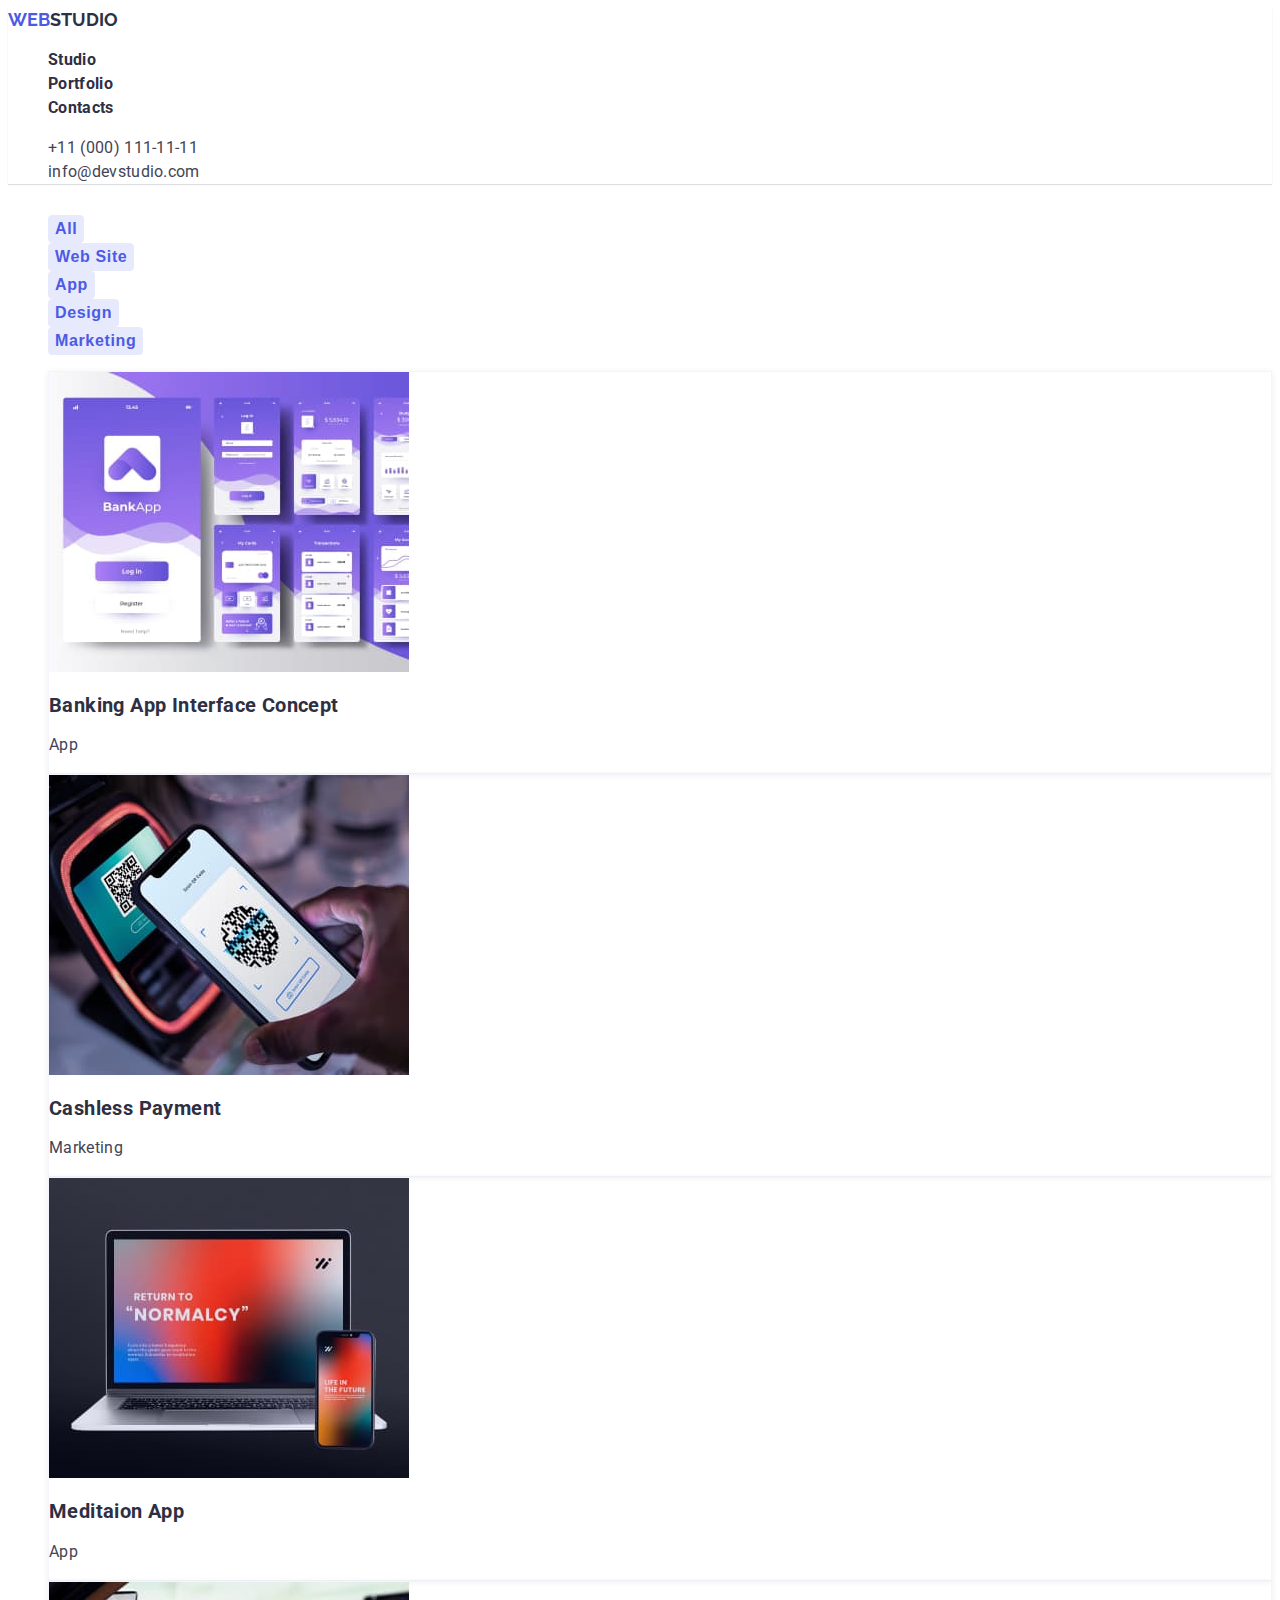
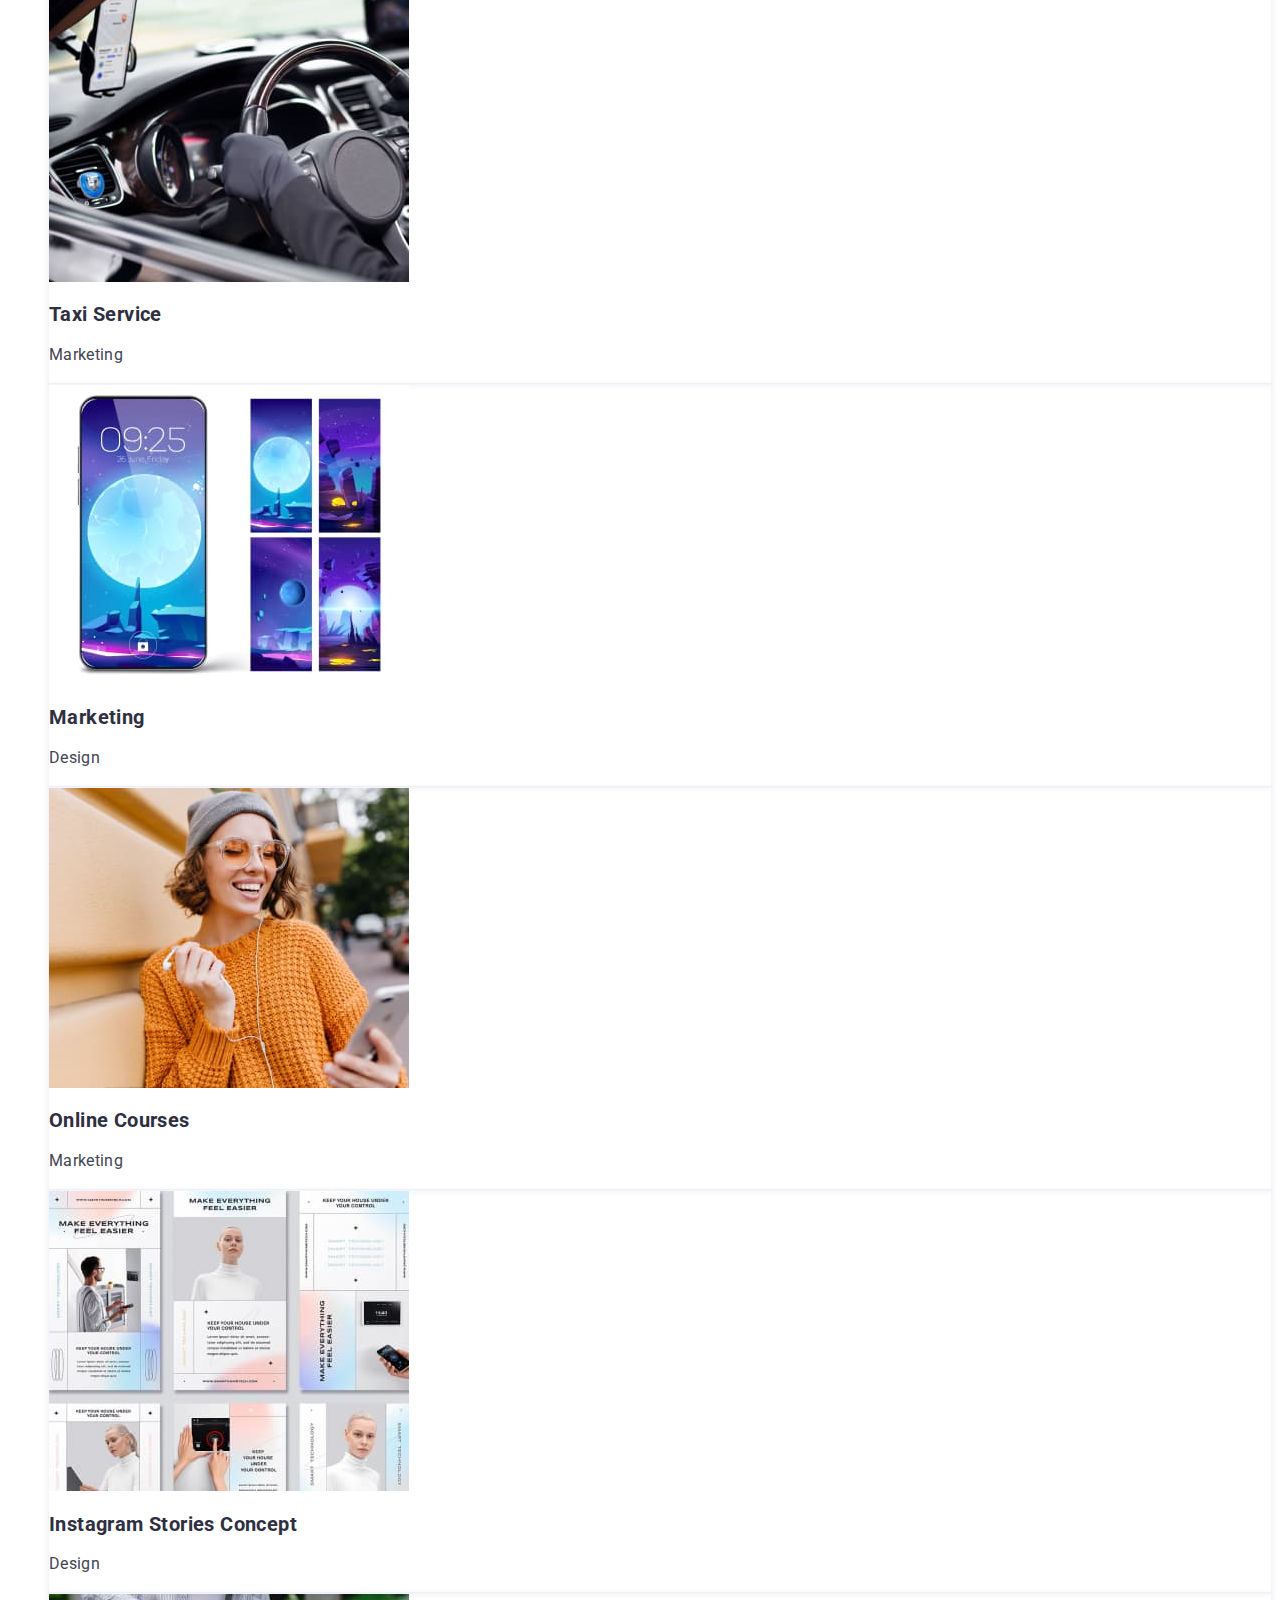
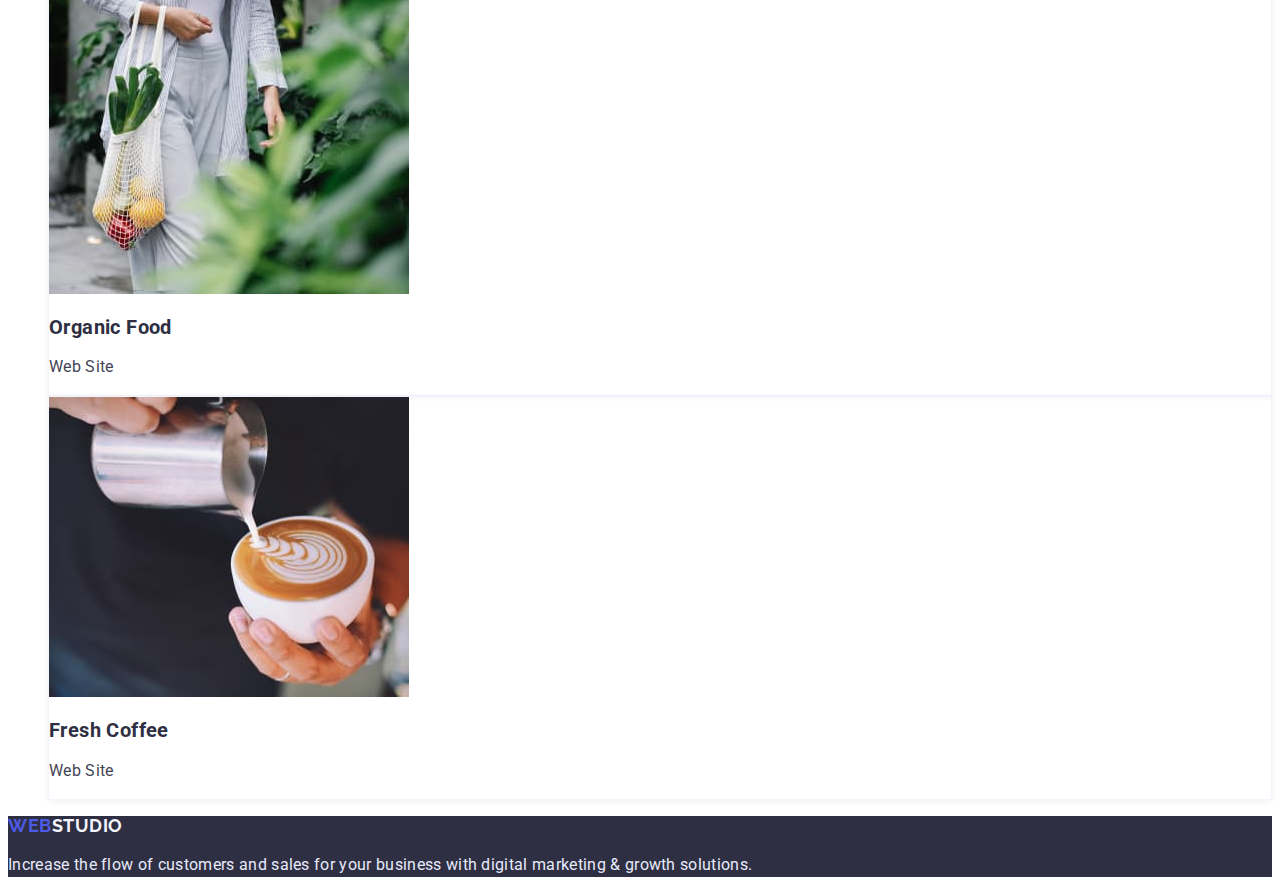
==== portfolio.html @ b68ba535 "Initial commit" ====
<!DOCTYPE html>
<html lang="en">
  <head>
    <meta charset="UTF-8" />
    <meta http-equiv="X-UA-Compatible" content="IE=edge" />
    <meta name="viewport" content="width=device-width, initial-scale=1.0" />
    <link rel="stylesheet" href="./css/styles.css" />
    <link rel="preconnect" href="https://fonts.googleapis.com" />
    <link rel="preconnect" href="https://fonts.gstatic.com" crossorigin />
    <link
      href="https://fonts.googleapis.com/css2?family=Raleway:wght@700&family=Roboto:wght@400;500;700;900&display=swap"
      rel="stylesheet"
    />
    <title>Document</title>
  </head>
  <body>
    <header class="header">
      <nav class="navigation">
        <a class="link-logo" href="/">
          <span class="web-header-logo">web</span>studio</a
        >
        <ul class="navigation-list">
          <li><a class="link-navigation" href="./index.html">Studio</a></li>
          <li>
            <a class="link-navigation" href="./portfolio.html">Portfolio</a>
          </li>
          <li><a class="link-navigation" href="#">Contacts</a></li>
        </ul>
      </nav>
      <ul class="navigation-contacts-list">
        <li>
          <a class="link-contacts" href="tel:+110001111111"
            >+11 (000) 111-11-11</a
          >
        </li>
        <li>
          <a class="link-contacts" href="mailto:info@devstudio.com"
            >info@devstudio.com</a
          >
        </li>
      </ul>
    </header>
    <main class="main-portfolio">
      <section class="portfolio-section">
        <h1 class="gallery-title">gallery</h1>
        <ul class="portfolio-navigation-list">
          <li><button class="button-action" type="button">All</button></li>
          <li><button class="button-action" type="button">Web Site</button></li>
          <li><button class="button-action" type="button">App</button></li>
          <li><button class="button-action" type="button">Design</button></li>
          <li>
            <button class="button-action" type="button">Marketing</button>
          </li>
        </ul>
        <ul class="portfolio-images-list">
          <li class="portfolio-images-card">
            <a href="#"
              ><img
                src="./images/portfolio-img1.jpg"
                alt="Banking App Interface Concept"
                width="360"
                height="300"
            /></a>
            <h2 class="portfolio-images-card-title">
              Banking App Interface Concept
            </h2>
            <p class="portfolio-images-card-text">App</p>
          </li>
          <li class="portfolio-images-card">
            <a href="#">
              <img
                src="./images/portfolio-img2.jpg"
                alt="Cashless Payment"
                width="360"
                height="300"
            /></a>
            <h2 class="portfolio-images-card-title">Cashless Payment</h2>
            <p class="portfolio-images-card-text">Marketing</p>
          </li>
          <li class="portfolio-images-card">
            <a href="#">
              <img
                src="./images/portfolio-img3.jpg"
                alt="Meditaion App"
                width="360"
                height="300"
            /></a>
            <h2 class="portfolio-images-card-title">Meditaion App</h2>
            <p class="portfolio-images-card-text">App</p>
          </li>
          <li class="portfolio-images-card">
            <a href="#">
              <img
                src="./images/portfolio-img4.jpg"
                alt="Taxi Service"
                width="360"
                height="300"
            /></a>
            <h2 class="portfolio-images-card-title">Taxi Service</h2>
            <p class="portfolio-images-card-text">Marketing</p>
          </li>
          <li class="portfolio-images-card">
            <a href="#">
              <img
                src="./images/portfolio-img5.jpg"
                alt="Marketing"
                width="360"
                height="300"
            /></a>
            <h2 class="portfolio-images-card-title">Marketing</h2>
            <p class="portfolio-images-card-text">Design</p>
          </li>
          <li class="portfolio-images-card">
            <a href="#">
              <img
                src="./images/portfolio-img6.jpg"
                alt="Online Courses"
                width="360"
                height="300"
            /></a>
            <h2 class="portfolio-images-card-title">Online Courses</h2>
            <p class="portfolio-images-card-text">Marketing</p>
          </li>
          <li class="portfolio-images-card">
            <a href="#">
              <img
                src="./images/portfolio-img7.jpg"
                alt="Instagram Stories Concept"
                width="360"
                height="300"
            /></a>
            <h2 class="portfolio-images-card-title">
              Instagram Stories Concept
            </h2>
            <p class="portfolio-images-card-text">Design</p>
          </li>
          <li class="portfolio-images-card">
            <a href="#">
              <img
                src="./images/portfolio-img8.jpg"
                alt="Organic Food"
                width="360"
                height="300"
            /></a>
            <h2 class="portfolio-images-card-title">Organic Food</h2>
            <p class="portfolio-images-card-text">Web Site</p>
          </li>
          <li class="portfolio-images-card">
            <a href="#">
              <img
                src="./images/portfolio-img9.jpg"
                alt="Fresh Coffee"
                width="360"
                height="300"
            /></a>
            <h2 class="portfolio-images-card-title">Fresh Coffee</h2>
            <p class="portfolio-images-card-text">Web Site</p>
          </li>
        </ul>
      </section>
    </main>
    <footer class="footer">
      <a class="footer-logo" href="/"
        ><span class="web-footer-logo">web</span>studio</a
      >
      <p class="footer-text">
        Increase the flow of customers and sales for your business with digital
        marketing & growth solutions.
      </p>
    </footer>
  </body>
</html>
---- css/styles.css ----
:root {
  --color-primary: #2e2f42;
  --color-secondary: #434455;
  --color-third: #fff;
  --color-action: #4d5ae5;
  --color-background-section: #2e2f42;
  --color-background-brand: #f4f4fd;
  --color-button-action: #404bbf;
  --color-background-button: #e7e9fc;
}

body {
  font-family: Roboto, sans-serif;
  color: var(--color-primary);
  background-color: var(--color-third);
}

ul {
  list-style: none;
}

/* Header */

.header {
  background-color: var(--color-third);
  /* border-bottom: solid; */
  box-shadow: 0px 0px 0px rgba(46, 47, 66, 0.08),
    0px 1px 1px rgba(46, 47, 66, 0.16), 0px 0px 0px rgba(46, 47, 66, 0.08);
}

/* logo */

.link-logo {
  font-family: "Raleway";
  font-weight: 700;
  font-size: 18px;
  line-height: 1.33;
  color: var(--color-primary);
  text-transform: uppercase;
  text-decoration: none;
}

.web-header-logo {
  color: var(--color-action);
}

/* navigation */

.navigation-list {
  font-weight: 700;
  font-size: 16px;
  line-height: 1.5;
  letter-spacing: 0.02em;
}

.link-navigation {
  color: var(--color-primary);
  text-decoration: none;
}

.link-navigation:hover,
.link-navigation:focus {
  color: var(--color-action);
}

/* contacts */

.navigation-contacts-list {
  font-size: 16px;
  line-height: 1.5;
  letter-spacing: 0.02em;
}

.link-contacts {
  color: var(--color-secondary);
  text-decoration: none;
}

.link-contacts:hover,
.link-contacts:focus {
  color: var(--color-action);
}

/* Main */

/* section-hero */

.section-hero {
  background-color: var(--color-primary);
}
.section-hero-title {
  font-weight: 700;
  font-size: 56px;
  line-height: 1.07;
  color: var(--color-third);
  letter-spacing: 0.02em;
}

/* Button */

.button-section-hero {
  font-weight: 700;
  font-size: 16px;
  line-height: 1.18;
  letter-spacing: 0.04em;
  cursor: pointer;
  width: 170px;
  height: 51px;
  left: 635px;
  top: 432px;
  box-shadow: 0px 4px 4px rgba(0, 0, 0, 0.15);
  border-radius: 4px;
  color: var(--color-third);
  background-color: var(--color-action);
}

.button-section-hero:hover,
.button-section-hero:focus {
  color: var(--color-third);
  background-color: var(--color-button-action);
}

/* section advantages */

.advantages-title {
  width: 1px;
  height: 1px;
  margin: -1px;
  border: 0;
  padding: 0;
  white-space: nowrap;
  clip-path: inset(100%);
  clip: rect(0 0 0 0);
  overflow: hidden;
}

.advantages-list-item-title {
  font-weight: 700;
  font-size: 20px;
  line-height: 1.2;
  color: var(--color-primary);
}

.advantages-list-item-text {
  font-size: 16px;
  line-height: 1.5;
  color: var(--color-secondary);
}

/* section work */

.work-title {
  color: var(--color-primary);
  font-weight: 700;
  font-size: 36px;
  line-height: 1.11;
  text-transform: capitalize;
}

/* section our team */

.team {
  background-color: var(--color-background-brand);
}

.team-title {
  font-weight: 700;
  font-size: 36px;
  line-height: 1.11;
  letter-spacing: 0.02em;
  text-transform: capitalize;
  color: var(--color-primary);
}

.team-list-card {
  box-shadow: 0px 1px 6px rgba(46, 47, 66, 0.08),
    0px 1px 1px rgba(46, 47, 66, 0.16), 0px 2px 1px rgba(46, 47, 66, 0.08);
  border-radius: 0px 0px 4px 4px;
}

.team-list-card-title {
  font-weight: 700;
  font-size: 20px;
  line-height: 1.2;
  letter-spacing: 0.02em;
  color: var(--color-primary);
}

.team-list-card-text {
  font-size: 16px;
  line-height: 1.5;
  letter-spacing: 0.02em;
}

/* second page (Portfolio) */

.button-action {
  font-weight: 700;
  font-size: 16px;
  line-height: 1.5;
  align-items: center;
  cursor: pointer;
  letter-spacing: 0.04em;
  color: var(--color-action);
  background-color: var(--color-background-button);
  border: 1px solid #e7e9fc;
  border-radius: 4px;
}

.button-action:hover,
.button-action:focus {
  color: var(--color-third);
  background-color: var(--color-action);
}

.gallery-title {
  width: 1px;
  height: 1px;
  margin: -1px;
  border: 0;
  padding: 0;
  white-space: nowrap;
  clip-path: inset(100%);
  clip: rect(0 0 0 0);
  overflow: hidden;
}

.portfolio-images-card {
  box-sizing: border-box;
  border: 0.5px solid #f4f4fd;
  box-shadow: 0px 1px 6px rgba(46, 47, 66, 0.08);
}

.portfolio-images-card-title {
  font-weight: 700;
  font-size: 20px;
  line-height: 1.2;
  letter-spacing: 0.02em;
  color: var(--color-primary);
}

.portfolio-images-card-text {
  font-size: 16px;
  line-height: 1.5;
  letter-spacing: 0.02em;
  color: var(--color-secondary);
}

/* footer */

.footer {
  background-color: var(--color-background-section);
}

.footer-logo {
  font-family: "Raleway";
  font-weight: 700;
  font-size: 18px;
  line-height: 1.16;
  letter-spacing: 0.03em;
  text-transform: uppercase;
  text-decoration: none;
  color: var(--color-background-brand);
}

.web-footer-logo {
  font-family: "Raleway";
  font-weight: 700;
  font-size: 18px;
  line-height: 1.16;
  letter-spacing: 0.03em;
  color: var(--color-action);
}

.footer-text {
  font-size: 16px;
  line-height: 1.5;
  letter-spacing: 0.02em;
  color: var(--color-background-button);
}
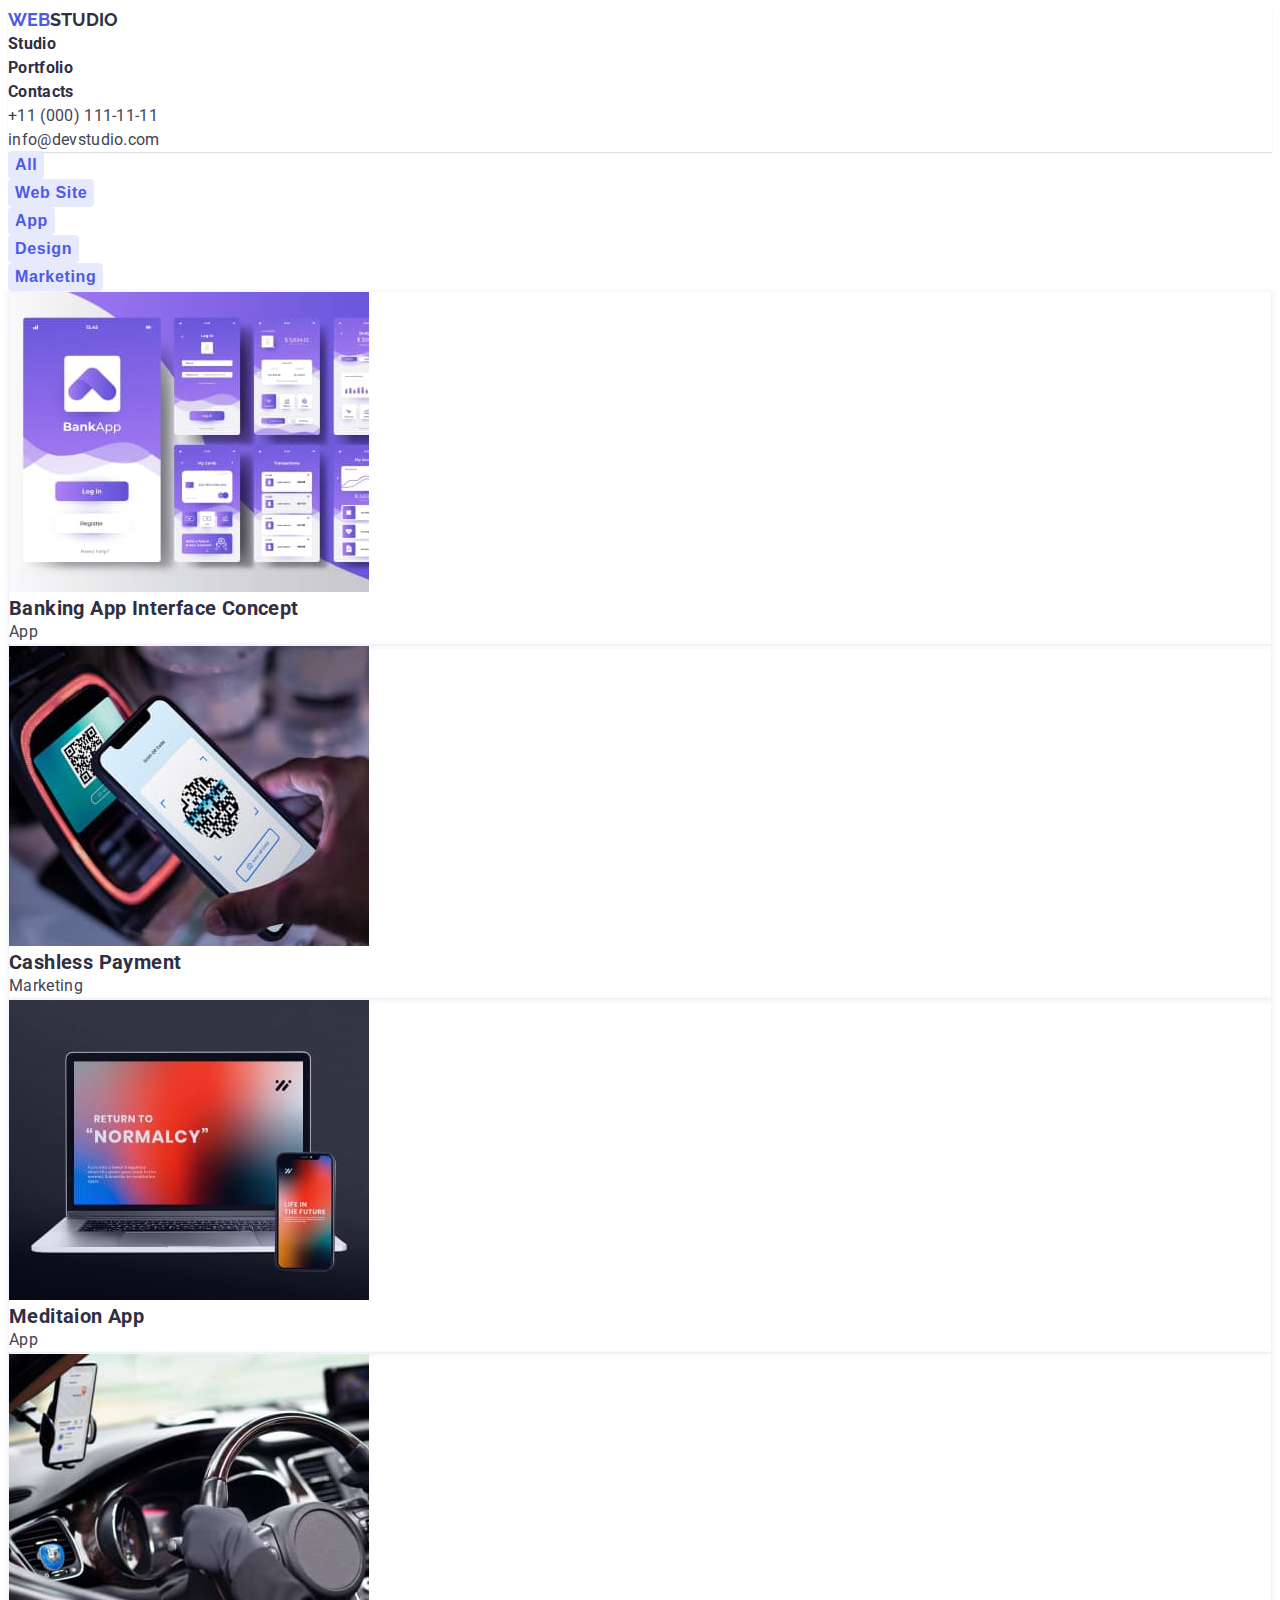
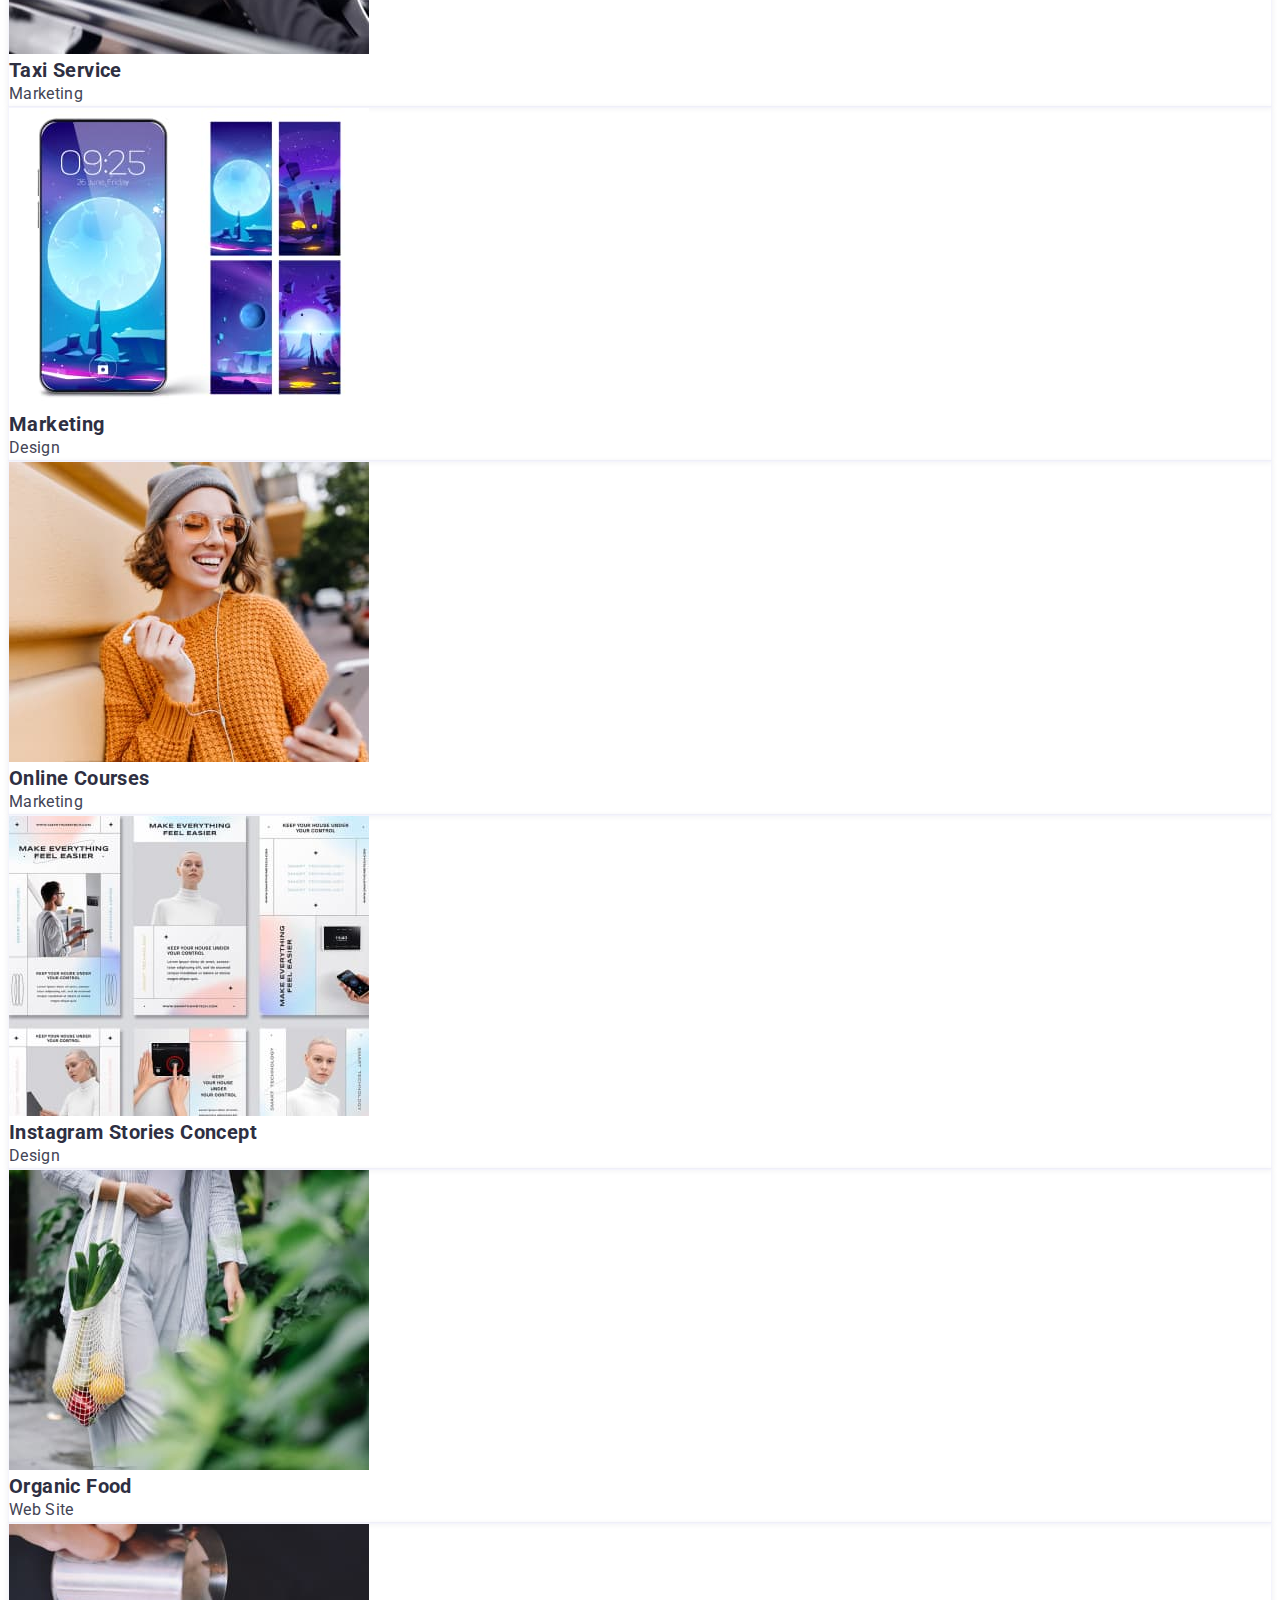
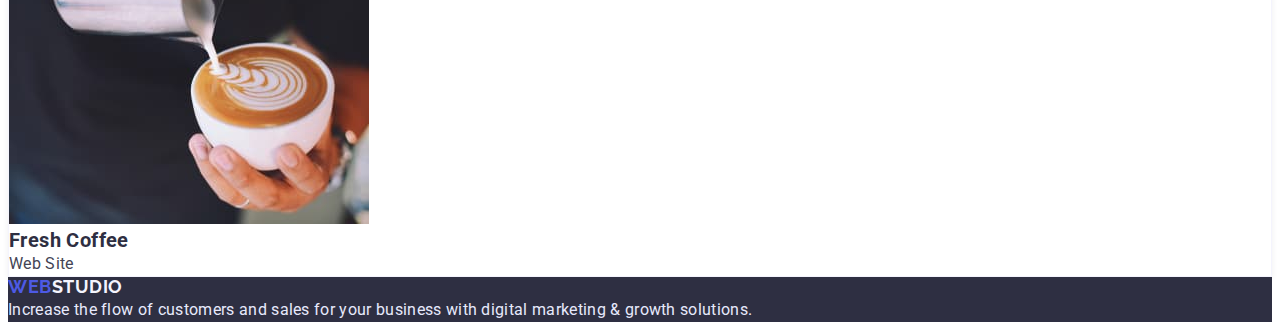
==== commit 3dd3bfee: "створено клас container" ====
--- a/portfolio.html
+++ b/portfolio.html
@@ -11,22 +11,31 @@
       href="https://fonts.googleapis.com/css2?family=Raleway:wght@700&family=Roboto:wght@400;500;700;900&display=swap"
       rel="stylesheet"
     />
+    <link
+      rel="stylesheet"
+      href="https://cdnjs.cloudflare.com/ajax/libs/modern-normalize/1.1.0/modern-normalize.min.css"
+      integrity="sha512-wpPYUAdjBVSE4KJnH1VR1HeZfpl1ub8YT/NKx4PuQ5NmX2tKuGu6U/JRp5y+Y8XG2tV+wKQpNHVUX03MfMFn9Q=="
+      crossorigin="anonymous"
+      referrerpolicy="no-referrer"
+    />
     <title>Document</title>
   </head>
   <body>
-    <header class="header">
-      <nav class="navigation">
-        <a class="link-logo" href="/">
-          <span class="web-header-logo">web</span>studio</a
-        >
-        <ul class="navigation-list">
-          <li><a class="link-navigation" href="./index.html">Studio</a></li>
-          <li>
-            <a class="link-navigation" href="./portfolio.html">Portfolio</a>
-          </li>
-          <li><a class="link-navigation" href="#">Contacts</a></li>
-        </ul>
-      </nav>
+     <header class="header">
+      <div class="container">
+        <nav class="navigation">
+          <a class="link-logo" href="/">
+            <span class="web-header-logo">web</span>studio</a
+          >
+          <ul class="navigation-list">
+            <li><a class="link-navigation" href="./index.html">Studio</a></li>
+            <li>
+              <a class="link-navigation" href="./portfolio.html">Portfolio</a>
+            </li>
+            <li><a class="link-navigation" href="#">Contacts</a></li>
+          </ul>
+        </nav>
+      </div>
       <ul class="navigation-contacts-list">
         <li>
           <a class="link-contacts" href="tel:+110001111111"
@@ -42,131 +51,137 @@
     </header>
     <main class="main-portfolio">
       <section class="portfolio-section">
-        <h1 class="gallery-title">gallery</h1>
-        <ul class="portfolio-navigation-list">
-          <li><button class="button-action" type="button">All</button></li>
-          <li><button class="button-action" type="button">Web Site</button></li>
-          <li><button class="button-action" type="button">App</button></li>
-          <li><button class="button-action" type="button">Design</button></li>
-          <li>
-            <button class="button-action" type="button">Marketing</button>
-          </li>
-        </ul>
-        <ul class="portfolio-images-list">
-          <li class="portfolio-images-card">
-            <a href="#"
-              ><img
-                src="./images/portfolio-img1.jpg"
-                alt="Banking App Interface Concept"
-                width="360"
-                height="300"
-            /></a>
-            <h2 class="portfolio-images-card-title">
-              Banking App Interface Concept
-            </h2>
-            <p class="portfolio-images-card-text">App</p>
-          </li>
-          <li class="portfolio-images-card">
-            <a href="#">
-              <img
-                src="./images/portfolio-img2.jpg"
-                alt="Cashless Payment"
-                width="360"
-                height="300"
-            /></a>
-            <h2 class="portfolio-images-card-title">Cashless Payment</h2>
-            <p class="portfolio-images-card-text">Marketing</p>
-          </li>
-          <li class="portfolio-images-card">
-            <a href="#">
-              <img
-                src="./images/portfolio-img3.jpg"
-                alt="Meditaion App"
-                width="360"
-                height="300"
-            /></a>
-            <h2 class="portfolio-images-card-title">Meditaion App</h2>
-            <p class="portfolio-images-card-text">App</p>
-          </li>
-          <li class="portfolio-images-card">
-            <a href="#">
-              <img
-                src="./images/portfolio-img4.jpg"
-                alt="Taxi Service"
-                width="360"
-                height="300"
-            /></a>
-            <h2 class="portfolio-images-card-title">Taxi Service</h2>
-            <p class="portfolio-images-card-text">Marketing</p>
-          </li>
-          <li class="portfolio-images-card">
-            <a href="#">
-              <img
-                src="./images/portfolio-img5.jpg"
-                alt="Marketing"
-                width="360"
-                height="300"
-            /></a>
-            <h2 class="portfolio-images-card-title">Marketing</h2>
-            <p class="portfolio-images-card-text">Design</p>
-          </li>
-          <li class="portfolio-images-card">
-            <a href="#">
-              <img
-                src="./images/portfolio-img6.jpg"
-                alt="Online Courses"
-                width="360"
-                height="300"
-            /></a>
-            <h2 class="portfolio-images-card-title">Online Courses</h2>
-            <p class="portfolio-images-card-text">Marketing</p>
-          </li>
-          <li class="portfolio-images-card">
-            <a href="#">
-              <img
-                src="./images/portfolio-img7.jpg"
-                alt="Instagram Stories Concept"
-                width="360"
-                height="300"
-            /></a>
-            <h2 class="portfolio-images-card-title">
-              Instagram Stories Concept
-            </h2>
-            <p class="portfolio-images-card-text">Design</p>
-          </li>
-          <li class="portfolio-images-card">
-            <a href="#">
-              <img
-                src="./images/portfolio-img8.jpg"
-                alt="Organic Food"
-                width="360"
-                height="300"
-            /></a>
-            <h2 class="portfolio-images-card-title">Organic Food</h2>
-            <p class="portfolio-images-card-text">Web Site</p>
-          </li>
-          <li class="portfolio-images-card">
-            <a href="#">
-              <img
-                src="./images/portfolio-img9.jpg"
-                alt="Fresh Coffee"
-                width="360"
-                height="300"
-            /></a>
-            <h2 class="portfolio-images-card-title">Fresh Coffee</h2>
-            <p class="portfolio-images-card-text">Web Site</p>
-          </li>
-        </ul>
+        <div class="container">
+          <h1 class="gallery-title">gallery</h1>
+          <ul class="portfolio-navigation-list">
+            <li><button class="button-action" type="button">All</button></li>
+            <li>
+              <button class="button-action" type="button">Web Site</button>
+            </li>
+            <li><button class="button-action" type="button">App</button></li>
+            <li><button class="button-action" type="button">Design</button></li>
+            <li>
+              <button class="button-action" type="button">Marketing</button>
+            </li>
+          </ul>
+          <ul class="portfolio-images-list">
+            <li class="portfolio-images-card">
+              <a href="#"
+                ><img
+                  src="./images/portfolio-img1.jpg"
+                  alt="Banking App Interface Concept"
+                  width="360"
+                  height="300"
+              /></a>
+              <h2 class="portfolio-images-card-title">
+                Banking App Interface Concept
+              </h2>
+              <p class="portfolio-images-card-text">App</p>
+            </li>
+            <li class="portfolio-images-card">
+              <a href="#">
+                <img
+                  src="./images/portfolio-img2.jpg"
+                  alt="Cashless Payment"
+                  width="360"
+                  height="300"
+              /></a>
+              <h2 class="portfolio-images-card-title">Cashless Payment</h2>
+              <p class="portfolio-images-card-text">Marketing</p>
+            </li>
+            <li class="portfolio-images-card">
+              <a href="#">
+                <img
+                  src="./images/portfolio-img3.jpg"
+                  alt="Meditaion App"
+                  width="360"
+                  height="300"
+              /></a>
+              <h2 class="portfolio-images-card-title">Meditaion App</h2>
+              <p class="portfolio-images-card-text">App</p>
+            </li>
+            <li class="portfolio-images-card">
+              <a href="#">
+                <img
+                  src="./images/portfolio-img4.jpg"
+                  alt="Taxi Service"
+                  width="360"
+                  height="300"
+              /></a>
+              <h2 class="portfolio-images-card-title">Taxi Service</h2>
+              <p class="portfolio-images-card-text">Marketing</p>
+            </li>
+            <li class="portfolio-images-card">
+              <a href="#">
+                <img
+                  src="./images/portfolio-img5.jpg"
+                  alt="Marketing"
+                  width="360"
+                  height="300"
+              /></a>
+              <h2 class="portfolio-images-card-title">Marketing</h2>
+              <p class="portfolio-images-card-text">Design</p>
+            </li>
+            <li class="portfolio-images-card">
+              <a href="#">
+                <img
+                  src="./images/portfolio-img6.jpg"
+                  alt="Online Courses"
+                  width="360"
+                  height="300"
+              /></a>
+              <h2 class="portfolio-images-card-title">Online Courses</h2>
+              <p class="portfolio-images-card-text">Marketing</p>
+            </li>
+            <li class="portfolio-images-card">
+              <a href="#">
+                <img
+                  src="./images/portfolio-img7.jpg"
+                  alt="Instagram Stories Concept"
+                  width="360"
+                  height="300"
+              /></a>
+              <h2 class="portfolio-images-card-title">
+                Instagram Stories Concept
+              </h2>
+              <p class="portfolio-images-card-text">Design</p>
+            </li>
+            <li class="portfolio-images-card">
+              <a href="#">
+                <img
+                  src="./images/portfolio-img8.jpg"
+                  alt="Organic Food"
+                  width="360"
+                  height="300"
+              /></a>
+              <h2 class="portfolio-images-card-title">Organic Food</h2>
+              <p class="portfolio-images-card-text">Web Site</p>
+            </li>
+            <li class="portfolio-images-card">
+              <a href="#">
+                <img
+                  src="./images/portfolio-img9.jpg"
+                  alt="Fresh Coffee"
+                  width="360"
+                  height="300"
+              /></a>
+              <h2 class="portfolio-images-card-title">Fresh Coffee</h2>
+              <p class="portfolio-images-card-text">Web Site</p>
+            </li>
+          </ul>
+        </div>
       </section>
     </main>
     <footer class="footer">
-      <a class="footer-logo" href="/"
-        ><span class="web-footer-logo">web</span>studio</a
-      >
-      <p class="footer-text">
-        Increase the flow of customers and sales for your business with digital
-        marketing & growth solutions.
-      </p>
+      <div class="container">
+        <a class="footer-logo" href="/"
+          ><span class="web-footer-logo">web</span>studio</a
+        >
+        <p class="footer-text">
+          Increase the flow of customers and sales for your business with
+          digital marketing & growth solutions.
+        </p>
+      </div>
     </footer>
   </body>
 </html>
--- a/css/styles.css
+++ b/css/styles.css
@@ -15,8 +15,20 @@
   background-color: var(--color-third);
 }
 
-ul {
-  list-style: none;
+p,
+h1,
+h2,
+h3,
+h4,
+h5,
+h6 {
+  margin: 0;
+}
+
+ul,
+ol {
+  margin: 0;
+  padding-left: 0;
 }
 
 /* Header */
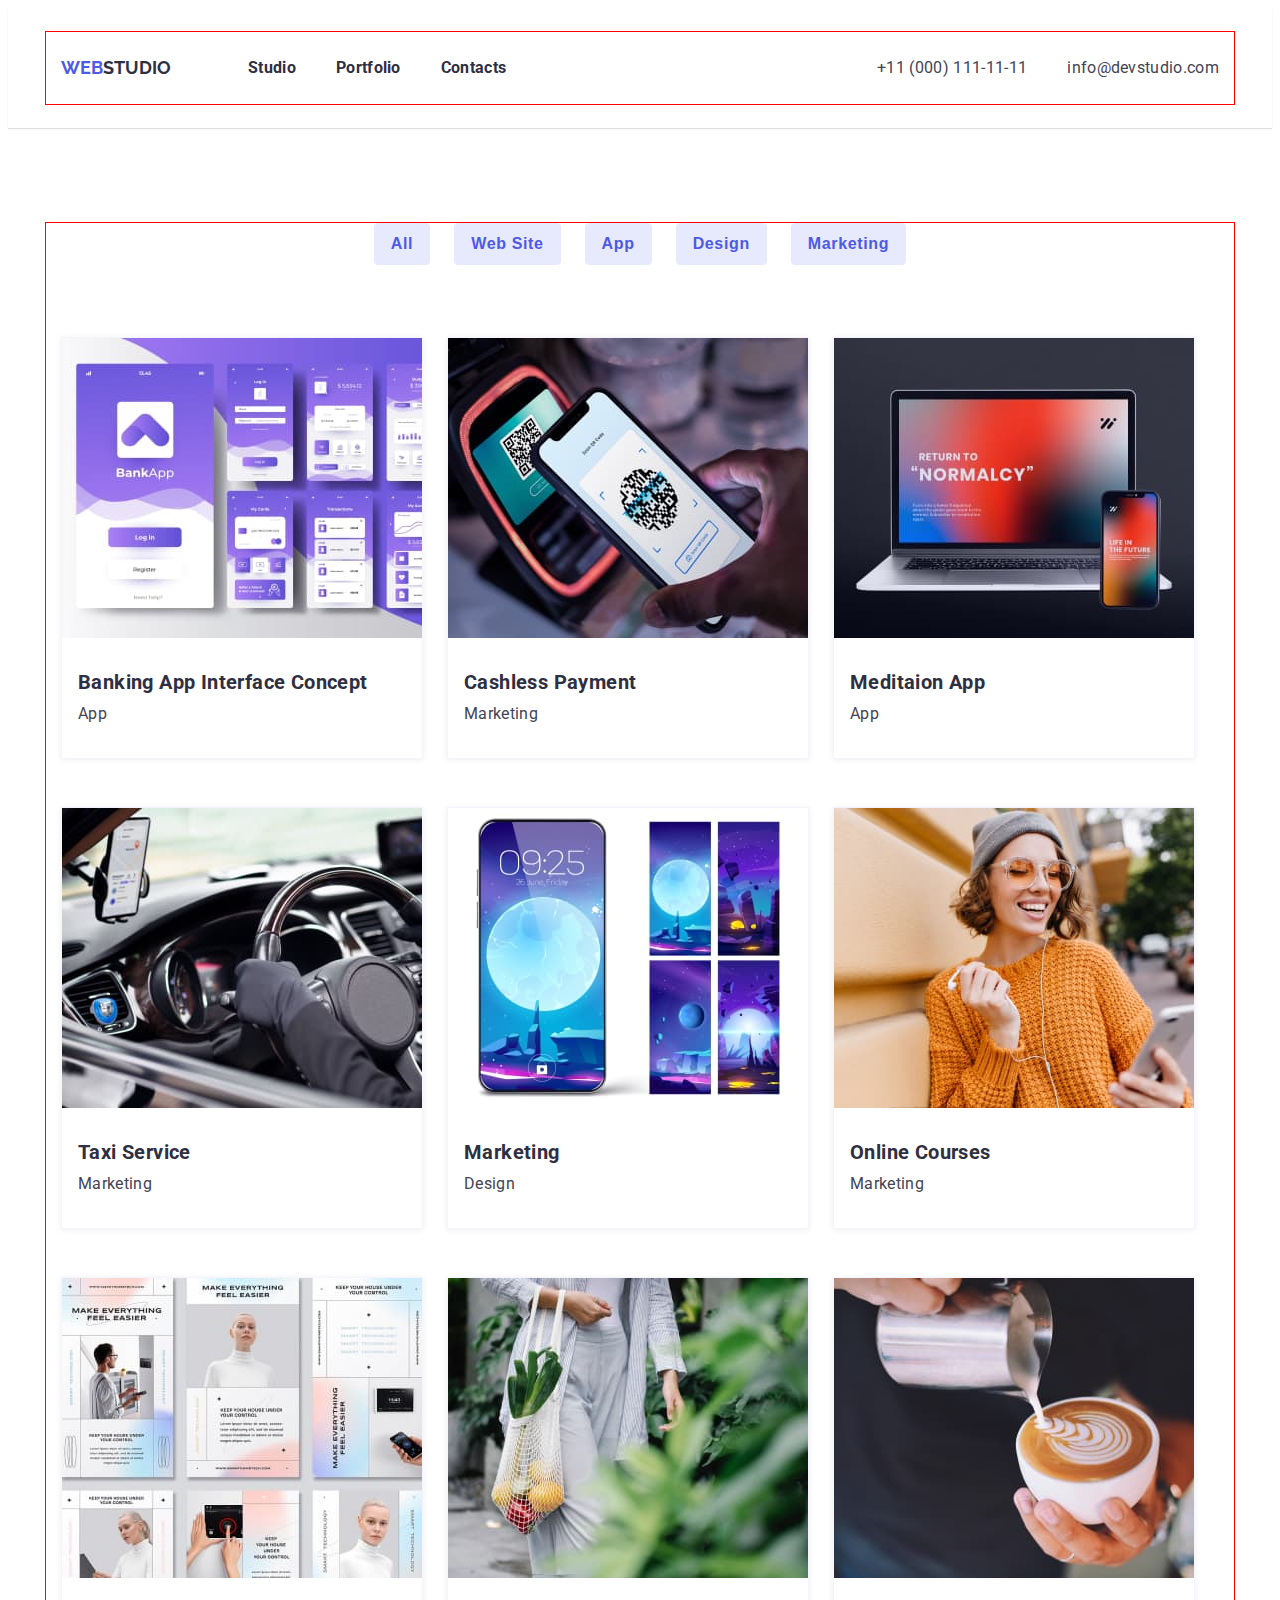
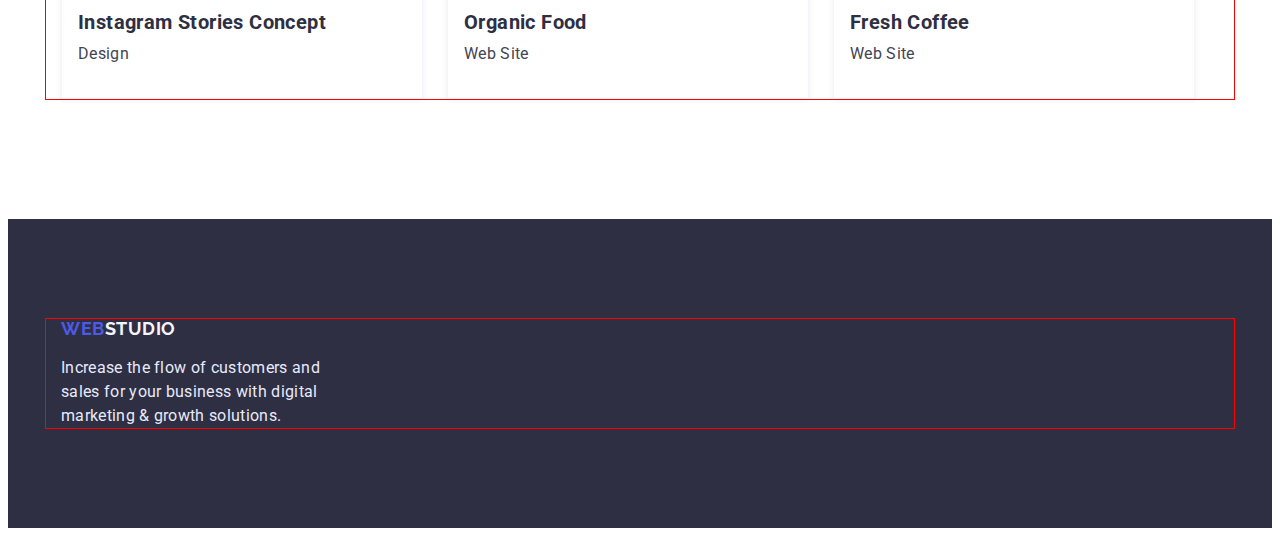
==== commit 66a49537: "ДЗ-3 майже все" ====
--- a/portfolio.html
+++ b/portfolio.html
@@ -8,7 +8,7 @@
     <link rel="preconnect" href="https://fonts.googleapis.com" />
     <link rel="preconnect" href="https://fonts.gstatic.com" crossorigin />
     <link
-      href="https://fonts.googleapis.com/css2?family=Raleway:wght@700&family=Roboto:wght@400;500;700;900&display=swap"
+      href="https://fonts.googleapis.com/css2?family=Raleway:wght@800&family=Roboto:wght@400;500;700;900&display=swap"
       rel="stylesheet"
     />
     <link
@@ -18,36 +18,38 @@
       crossorigin="anonymous"
       referrerpolicy="no-referrer"
     />
-    <title>Document</title>
+    <title>Webstudio</title>
   </head>
   <body>
-     <header class="header">
+    <header class="header">
       <div class="container">
-        <nav class="navigation">
-          <a class="link-logo" href="/">
-            <span class="web-header-logo">web</span>studio</a
-          >
-          <ul class="navigation-list">
-            <li><a class="link-navigation" href="./index.html">Studio</a></li>
+        <div class="container-navigation">
+          <nav class="navigation">
+            <a class="link-logo" href="/">
+              <span class="web-header-logo">web</span>studio</a
+            >
+            <ul class="navigation-list">
+              <li><a class="link-navigation" href="./index.html">Studio</a></li>
+              <li>
+                <a class="link-navigation" href="./portfolio.html">Portfolio</a>
+              </li>
+              <li><a class="link-navigation" href="#">Contacts</a></li>
+            </ul>
+          </nav>
+          <ul class="navigation-contacts-list">
             <li>
-              <a class="link-navigation" href="./portfolio.html">Portfolio</a>
+              <a class="link-contacts" href="tel:+110001111111"
+                >+11 (000) 111-11-11</a
+              >
             </li>
-            <li><a class="link-navigation" href="#">Contacts</a></li>
+            <li>
+              <a class="link-contacts" href="mailto:info@devstudio.com"
+                >info@devstudio.com</a
+              >
+            </li>
           </ul>
-        </nav>
+        </div>
       </div>
-      <ul class="navigation-contacts-list">
-        <li>
-          <a class="link-contacts" href="tel:+110001111111"
-            >+11 (000) 111-11-11</a
-          >
-        </li>
-        <li>
-          <a class="link-contacts" href="mailto:info@devstudio.com"
-            >info@devstudio.com</a
-          >
-        </li>
-      </ul>
     </header>
     <main class="main-portfolio">
       <section class="portfolio-section">
@@ -174,13 +176,15 @@
     </main>
     <footer class="footer">
       <div class="container">
-        <a class="footer-logo" href="/"
-          ><span class="web-footer-logo">web</span>studio</a
-        >
-        <p class="footer-text">
-          Increase the flow of customers and sales for your business with
-          digital marketing & growth solutions.
-        </p>
+        <div class="footer-container">
+          <a class="footer-logo" href="/"
+            ><span class="web-footer-logo">web</span>studio</a
+          >
+          <p class="footer-text">
+            Increase the flow of customers and sales for your business with
+            digital marketing & growth solutions.
+          </p>
+        </div>
       </div>
     </footer>
   </body>
--- a/css/styles.css
+++ b/css/styles.css
@@ -29,6 +29,11 @@
 ol {
   margin: 0;
   padding-left: 0;
+  list-style: none;
+}
+
+img {
+  display: block;
 }
 
 /* Header */
@@ -38,6 +43,15 @@
   /* border-bottom: solid; */
   box-shadow: 0px 0px 0px rgba(46, 47, 66, 0.08),
     0px 1px 1px rgba(46, 47, 66, 0.16), 0px 0px 0px rgba(46, 47, 66, 0.08);
+  padding-top: 24px;
+  padding-bottom: 24px;
+  /* display: flex; */
+}
+
+.container-navigation {
+  display: flex;
+  padding-top: 24px;
+  padding-bottom: 24px;
 }
 
 /* logo */
@@ -50,6 +64,7 @@
   color: var(--color-primary);
   text-transform: uppercase;
   text-decoration: none;
+  margin-right: 77px;
 }
 
 .web-header-logo {
@@ -58,11 +73,27 @@
 
 /* navigation */
 
+.container {
+  width: 1158px;
+  padding-left: 15px;
+  padding-right: 15px;
+  outline: 1px solid red;
+  margin: 0 auto;
+}
+
+.navigation {
+  display: flex;
+  align-items: center;
+  margin-right: auto;
+}
+
 .navigation-list {
   font-weight: 700;
   font-size: 16px;
   line-height: 1.5;
   letter-spacing: 0.02em;
+  display: flex;
+  gap: 40px;
 }
 
 .link-navigation {
@@ -81,6 +112,8 @@
   font-size: 16px;
   line-height: 1.5;
   letter-spacing: 0.02em;
+  display: flex;
+  gap: 40px;
 }
 
 .link-contacts {
@@ -99,13 +132,19 @@
 
 .section-hero {
   background-color: var(--color-primary);
+  padding-top: 192px;
+  padding-bottom: 291px;
 }
 .section-hero-title {
-  font-weight: 700;
+  font-weight: 500;
   font-size: 56px;
   line-height: 1.07;
   color: var(--color-third);
   letter-spacing: 0.02em;
+  margin: 0 auto;
+  margin-bottom: 48px;
+  text-align: center;
+  width: 492px;
 }
 
 /* Button */
@@ -124,6 +163,8 @@
   border-radius: 4px;
   color: var(--color-third);
   background-color: var(--color-action);
+  display: block;
+  margin: 0 auto;
 }
 
 .button-section-hero:hover,
@@ -133,6 +174,11 @@
 }
 
 /* section advantages */
+
+.advantages {
+  padding-top: 120px;
+  padding-bottom: 120px;
+}
 
 .advantages-title {
   width: 1px;
@@ -146,11 +192,21 @@
   overflow: hidden;
 }
 
+.advantages-list {
+  display: flex;
+  gap: 24px;
+}
+
+.advantages-list-item {
+  max-width: 264px;
+}
+
 .advantages-list-item-title {
   font-weight: 700;
   font-size: 20px;
   line-height: 1.2;
   color: var(--color-primary);
+  margin-bottom: 8px;
 }
 
 .advantages-list-item-text {
@@ -160,6 +216,10 @@
 }
 
 /* section work */
+
+.work {
+  padding-bottom: 120px;
+}
 
 .work-title {
   color: var(--color-primary);
@@ -167,6 +227,17 @@
   font-size: 36px;
   line-height: 1.11;
   text-transform: capitalize;
+  margin-bottom: 72px;
+  text-align: center;
+}
+
+.work-title-list {
+  display: flex;
+  justify-content: center;
+  gap: 24px;
+}
+
+.work-title-list-img {
 }
 
 /* section our team */
@@ -178,16 +249,28 @@
 .team-title {
   font-weight: 700;
   font-size: 36px;
+  text-align: center;
   line-height: 1.11;
   letter-spacing: 0.02em;
   text-transform: capitalize;
   color: var(--color-primary);
+  padding-top: 120px;
+  margin-bottom: 72px;
+}
+
+.team-list {
+  display: flex;
+  justify-content: center;
+  gap: 24px;
 }
 
 .team-list-card {
   box-shadow: 0px 1px 6px rgba(46, 47, 66, 0.08),
     0px 1px 1px rgba(46, 47, 66, 0.16), 0px 2px 1px rgba(46, 47, 66, 0.08);
   border-radius: 0px 0px 4px 4px;
+  margin-bottom: 120px;
+  text-align: center;
+  width: calc((100 - 72px) / 4);
 }
 
 .team-list-card-title {
@@ -206,23 +289,9 @@
 
 /* second page (Portfolio) */
 
-.button-action {
-  font-weight: 700;
-  font-size: 16px;
-  line-height: 1.5;
-  align-items: center;
-  cursor: pointer;
-  letter-spacing: 0.04em;
-  color: var(--color-action);
-  background-color: var(--color-background-button);
-  border: 1px solid #e7e9fc;
-  border-radius: 4px;
-}
-
-.button-action:hover,
-.button-action:focus {
-  color: var(--color-third);
-  background-color: var(--color-action);
+.portfolio-section {
+  padding-top: 96px;
+  padding-bottom: 120px;
 }
 
 .gallery-title {
@@ -237,10 +306,45 @@
   overflow: hidden;
 }
 
+.portfolio-navigation-list {
+  display: flex;
+  justify-content: center;
+  gap: 24px;
+  margin-bottom: 72px;
+}
+
+.button-action {
+  font-weight: 700;
+  font-size: 16px;
+  line-height: 1.5;
+  align-items: center;
+  cursor: pointer;
+  letter-spacing: 0.04em;
+  color: var(--color-action);
+  background-color: var(--color-background-button);
+  border: 1px solid #e7e9fc;
+  border-radius: 4px;
+  padding: 8px 16px;
+}
+
+.button-action:hover,
+.button-action:focus {
+  color: var(--color-third);
+  background-color: var(--color-action);
+}
+
+.portfolio-images-list {
+  display: flex;
+  flex-wrap: wrap;
+  column-gap: 24px;
+  row-gap: 48px;
+}
+
 .portfolio-images-card {
   box-sizing: border-box;
   border: 0.5px solid #f4f4fd;
   box-shadow: 0px 1px 6px rgba(46, 47, 66, 0.08);
+  width: calc((100 - 144) / 9);
 }
 
 .portfolio-images-card-title {
@@ -249,6 +353,9 @@
   line-height: 1.2;
   letter-spacing: 0.02em;
   color: var(--color-primary);
+  margin-top: 32px;
+  margin-bottom: 8px;
+  margin-left: 16px;
 }
 
 .portfolio-images-card-text {
@@ -256,12 +363,20 @@
   line-height: 1.5;
   letter-spacing: 0.02em;
   color: var(--color-secondary);
+  margin-left: 16px;
+  margin-bottom: 32px;
 }
 
 /* footer */
 
 .footer {
   background-color: var(--color-background-section);
+  padding: 100px 0 100px 0;
+}
+
+.footer-container {
+  width: 264px;
+  margin-right: 156px;
 }
 
 .footer-logo {
@@ -289,4 +404,5 @@
   line-height: 1.5;
   letter-spacing: 0.02em;
   color: var(--color-background-button);
-}
+  margin-top: 16px;
+}
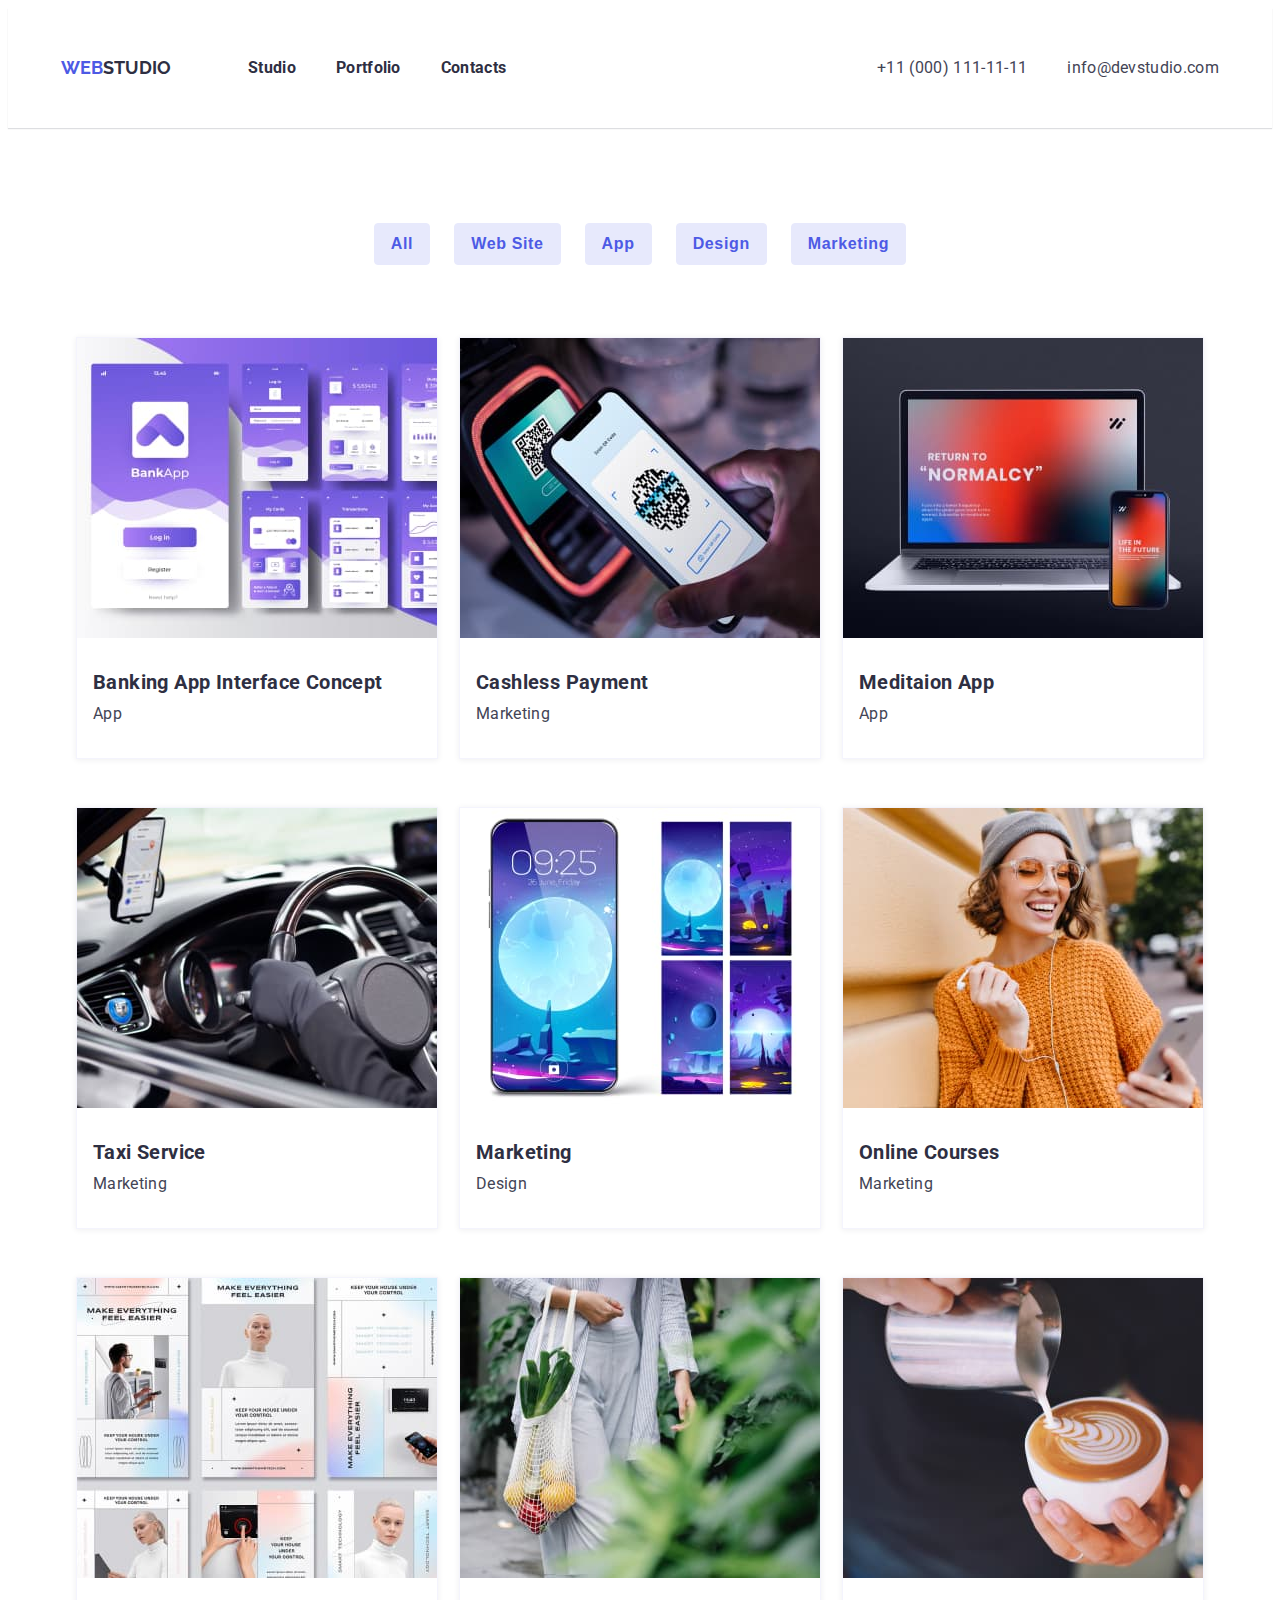
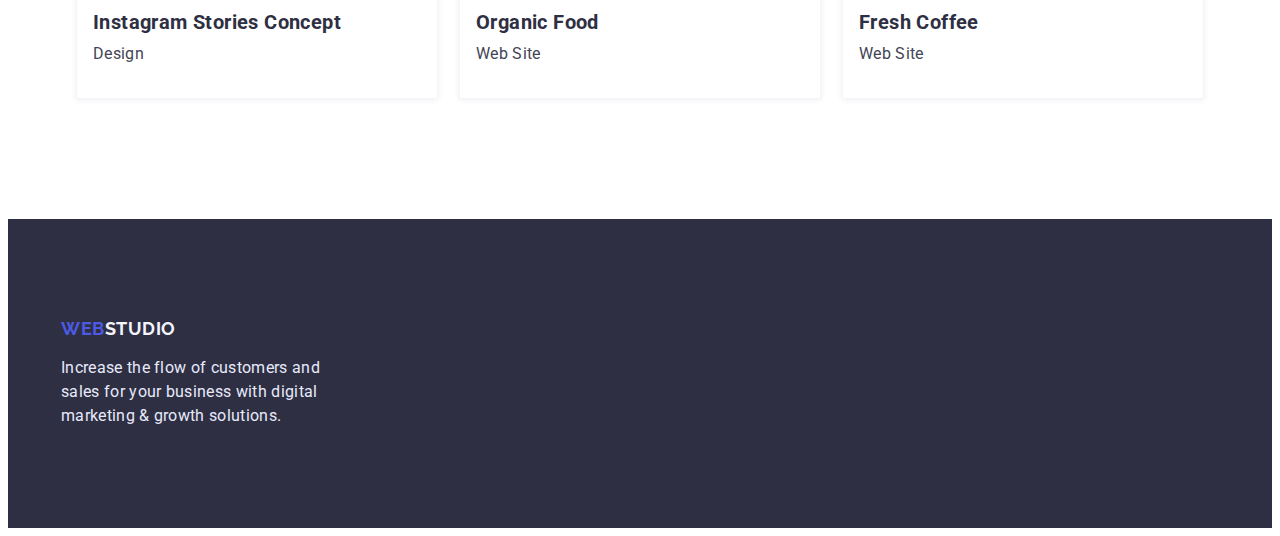
==== commit aba5349c: "ДЗ-3" ====
--- a/portfolio.html
+++ b/portfolio.html
@@ -68,7 +68,7 @@
           </ul>
           <ul class="portfolio-images-list">
             <li class="portfolio-images-card">
-              <a href="#"
+              <a class="portfolio-img" href="#"
                 ><img
                   src="./images/portfolio-img1.jpg"
                   alt="Banking App Interface Concept"
--- a/css/styles.css
+++ b/css/styles.css
@@ -77,7 +77,7 @@
   width: 1158px;
   padding-left: 15px;
   padding-right: 15px;
-  outline: 1px solid red;
+  /* outline: 1px solid red; */
   margin: 0 auto;
 }
 
@@ -335,8 +335,9 @@
 
 .portfolio-images-list {
   display: flex;
+  justify-content: center;
   flex-wrap: wrap;
-  column-gap: 24px;
+  column-gap: 21px;
   row-gap: 48px;
 }
 
@@ -344,7 +345,7 @@
   box-sizing: border-box;
   border: 0.5px solid #f4f4fd;
   box-shadow: 0px 1px 6px rgba(46, 47, 66, 0.08);
-  width: calc((100 - 144) / 9);
+  width: calc((100 - 72) / 3);
 }
 
 .portfolio-images-card-title {
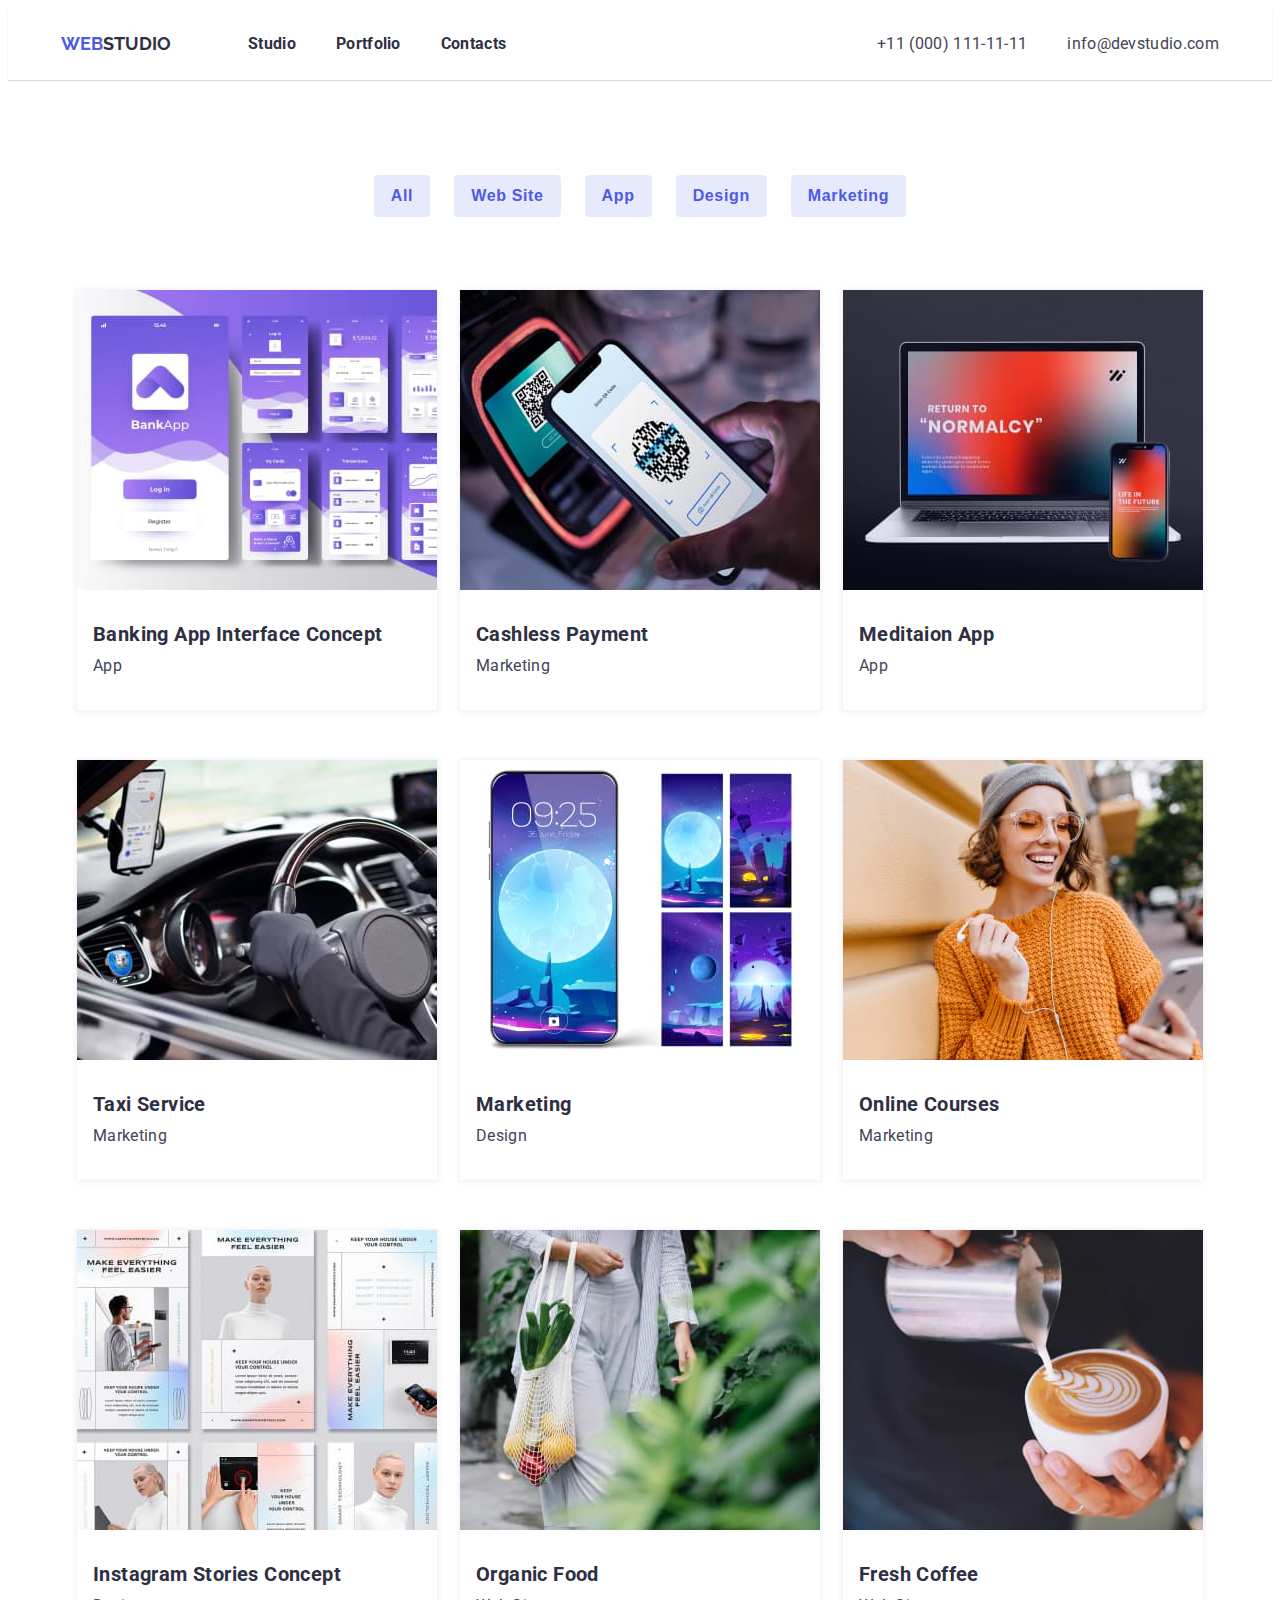
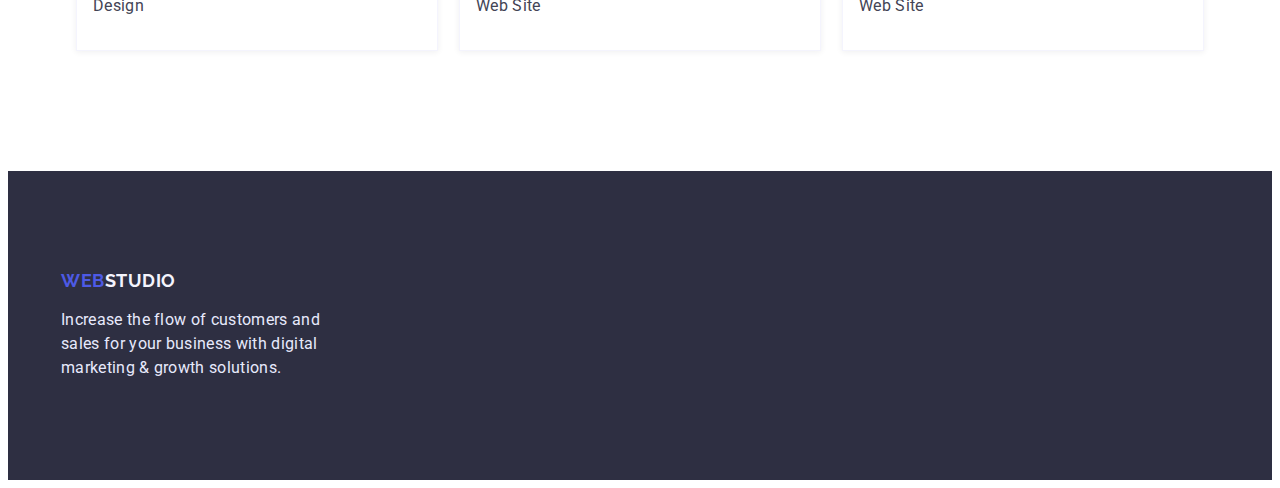
==== commit b0fc880a: "Правки ДЗ-3" ====
--- a/portfolio.html
+++ b/portfolio.html
@@ -4,6 +4,13 @@
     <meta charset="UTF-8" />
     <meta http-equiv="X-UA-Compatible" content="IE=edge" />
     <meta name="viewport" content="width=device-width, initial-scale=1.0" />
+    <link
+      rel="stylesheet"
+      href="https://cdnjs.cloudflare.com/ajax/libs/modern-normalize/1.1.0/modern-normalize.min.css"
+      integrity="sha512-wpPYUAdjBVSE4KJnH1VR1HeZfpl1ub8YT/NKx4PuQ5NmX2tKuGu6U/JRp5y+Y8XG2tV+wKQpNHVUX03MfMFn9Q=="
+      crossorigin="anonymous"
+      referrerpolicy="no-referrer"
+    />
     <link rel="stylesheet" href="./css/styles.css" />
     <link rel="preconnect" href="https://fonts.googleapis.com" />
     <link rel="preconnect" href="https://fonts.gstatic.com" crossorigin />
@@ -11,13 +18,7 @@
       href="https://fonts.googleapis.com/css2?family=Raleway:wght@800&family=Roboto:wght@400;500;700;900&display=swap"
       rel="stylesheet"
     />
-    <link
-      rel="stylesheet"
-      href="https://cdnjs.cloudflare.com/ajax/libs/modern-normalize/1.1.0/modern-normalize.min.css"
-      integrity="sha512-wpPYUAdjBVSE4KJnH1VR1HeZfpl1ub8YT/NKx4PuQ5NmX2tKuGu6U/JRp5y+Y8XG2tV+wKQpNHVUX03MfMFn9Q=="
-      crossorigin="anonymous"
-      referrerpolicy="no-referrer"
-    />
+
     <title>Webstudio</title>
   </head>
   <body>
--- a/css/styles.css
+++ b/css/styles.css
@@ -34,6 +34,8 @@
 
 img {
   display: block;
+  max-width: 100%;
+  height: auto;
 }
 
 /* Header */
@@ -43,15 +45,10 @@
   /* border-bottom: solid; */
   box-shadow: 0px 0px 0px rgba(46, 47, 66, 0.08),
     0px 1px 1px rgba(46, 47, 66, 0.16), 0px 0px 0px rgba(46, 47, 66, 0.08);
-  padding-top: 24px;
-  padding-bottom: 24px;
-  /* display: flex; */
 }
 
 .container-navigation {
   display: flex;
-  padding-top: 24px;
-  padding-bottom: 24px;
 }
 
 /* logo */
@@ -65,6 +62,9 @@
   text-transform: uppercase;
   text-decoration: none;
   margin-right: 77px;
+  padding-top: 24px;
+  padding-bottom: 24px;
+  display: block;
 }
 
 .web-header-logo {
@@ -99,6 +99,9 @@
 .link-navigation {
   color: var(--color-primary);
   text-decoration: none;
+  padding-top: 24px;
+  padding-bottom: 24px;
+  display: block;
 }
 
 .link-navigation:hover,
@@ -119,6 +122,9 @@
 .link-contacts {
   color: var(--color-secondary);
   text-decoration: none;
+  padding-top: 24px;
+  padding-bottom: 24px;
+  display: block;
 }
 
 .link-contacts:hover,
@@ -133,7 +139,7 @@
 .section-hero {
   background-color: var(--color-primary);
   padding-top: 192px;
-  padding-bottom: 291px;
+  padding-bottom: 192px;
 }
 .section-hero-title {
   font-weight: 500;
@@ -157,14 +163,13 @@
   cursor: pointer;
   width: 170px;
   height: 51px;
-  left: 635px;
-  top: 432px;
   box-shadow: 0px 4px 4px rgba(0, 0, 0, 0.15);
   border-radius: 4px;
   color: var(--color-third);
   background-color: var(--color-action);
   display: block;
   margin: 0 auto;
+  border: none;
 }
 
 .button-section-hero:hover,
@@ -244,6 +249,8 @@
 
 .team {
   background-color: var(--color-background-brand);
+  padding-top: 120px;
+  padding-bottom: 120px;
 }
 
 .team-title {
@@ -254,13 +261,11 @@
   letter-spacing: 0.02em;
   text-transform: capitalize;
   color: var(--color-primary);
-  padding-top: 120px;
   margin-bottom: 72px;
 }
 
 .team-list {
   display: flex;
-  justify-content: center;
   gap: 24px;
 }
 
@@ -268,9 +273,14 @@
   box-shadow: 0px 1px 6px rgba(46, 47, 66, 0.08),
     0px 1px 1px rgba(46, 47, 66, 0.16), 0px 2px 1px rgba(46, 47, 66, 0.08);
   border-radius: 0px 0px 4px 4px;
-  margin-bottom: 120px;
   text-align: center;
   width: calc((100 - 72px) / 4);
+  background-color: var(--color-third);
+}
+
+.team-list-box {
+  display: block;
+  padding: 32px 16px;
 }
 
 .team-list-card-title {
@@ -278,6 +288,7 @@
   font-size: 20px;
   line-height: 1.2;
   letter-spacing: 0.02em;
+  margin-bottom: 8px;
   color: var(--color-primary);
 }
 
@@ -377,7 +388,6 @@
 
 .footer-container {
   width: 264px;
-  margin-right: 156px;
 }
 
 .footer-logo {
